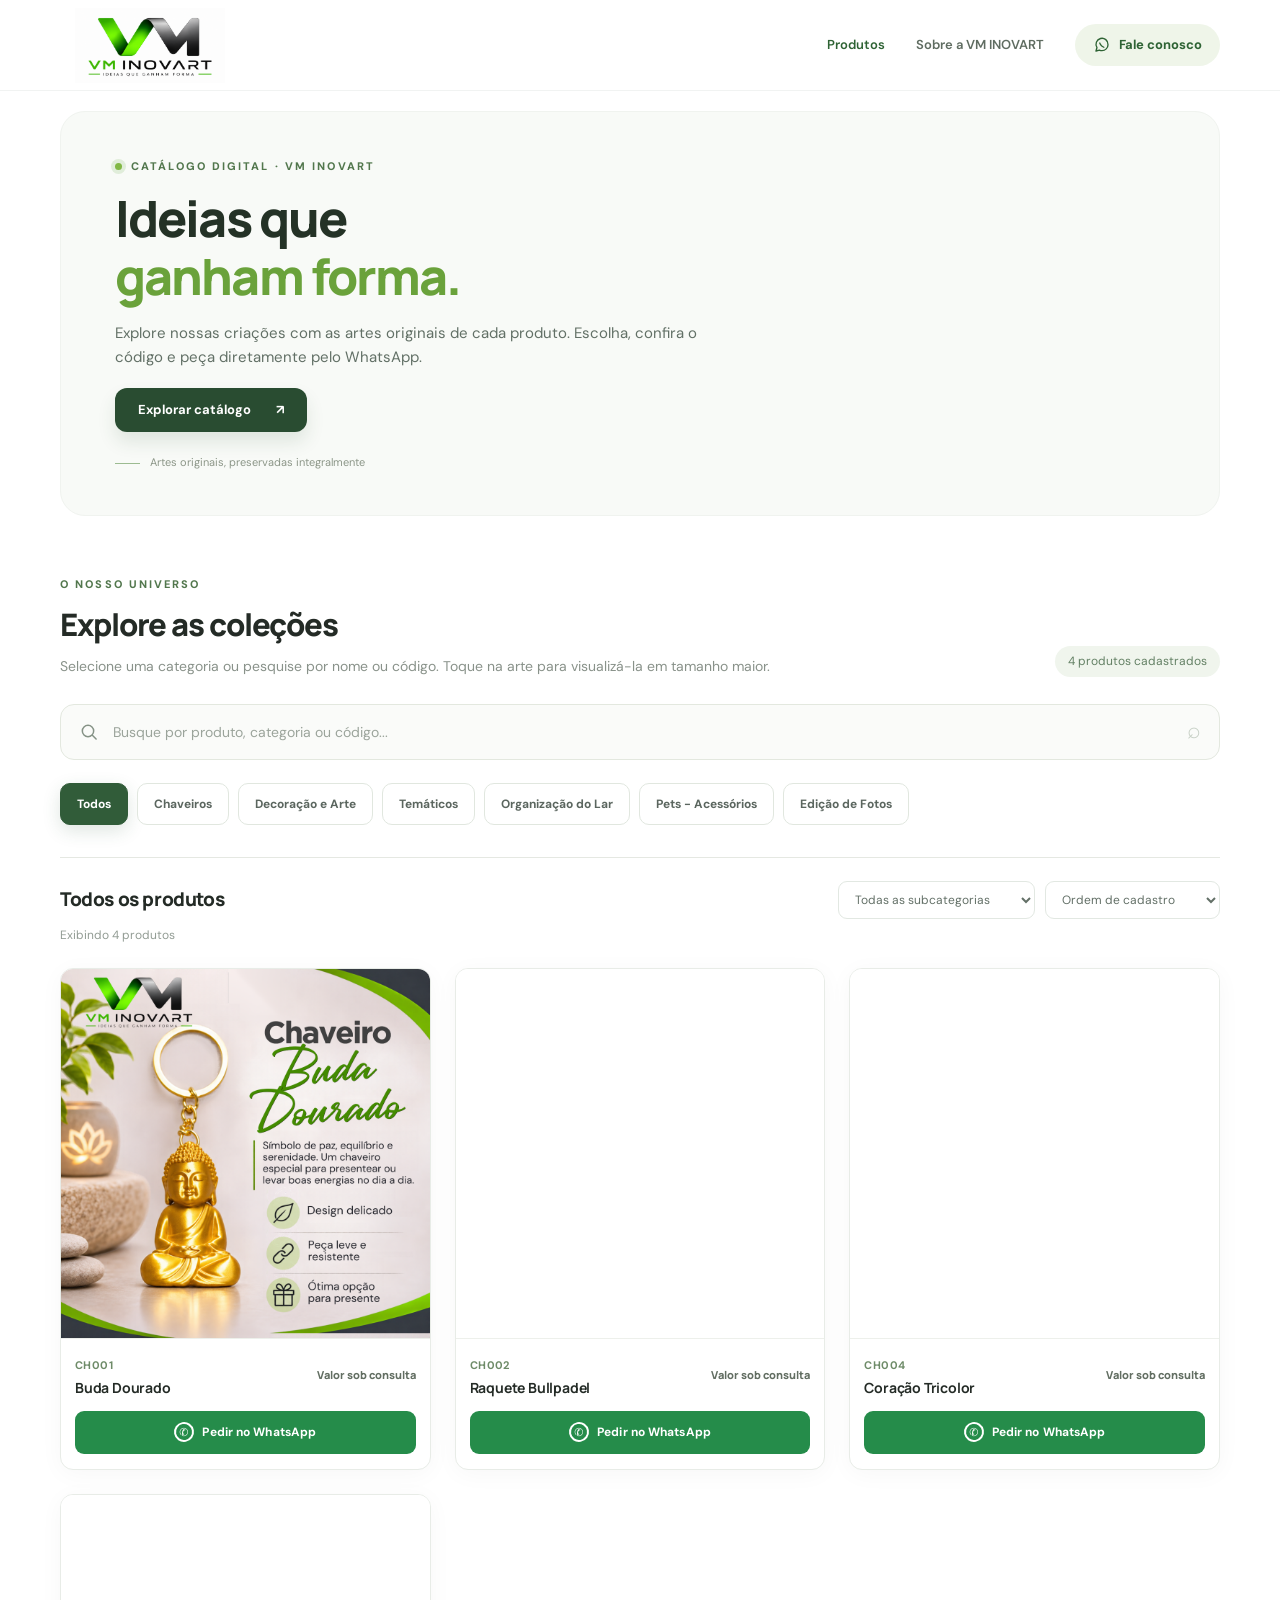
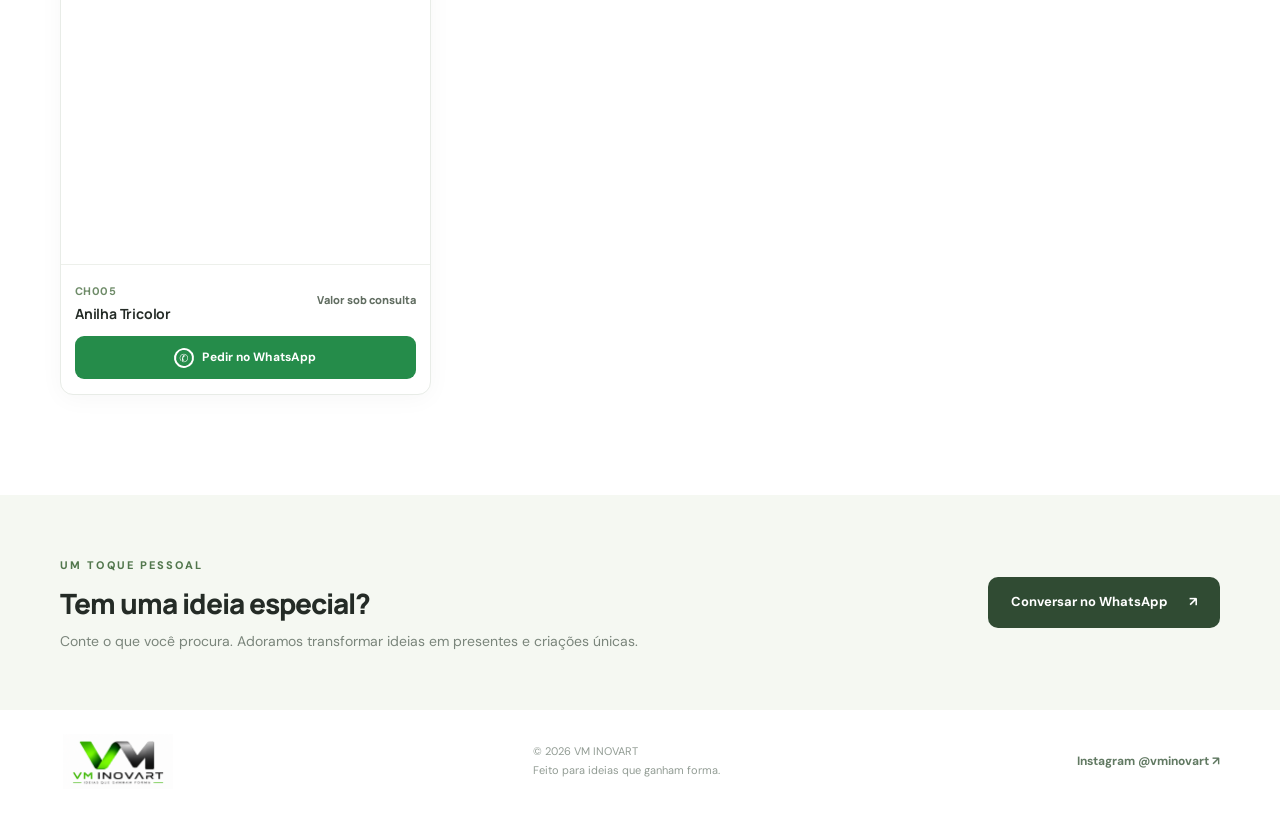
==== index.html @ ef97821b "Add files via upload" ====
<!DOCTYPE html>
<html lang="pt-BR">
<head>
  <meta charset="UTF-8" />
  <meta name="viewport" content="width=device-width, initial-scale=1, viewport-fit=cover" />
  <title>Catálogo VM INOVART | Ideias que ganham forma</title>
  <meta name="description" content="Conheça as criações da VM INOVART. Chaveiros, decoração, itens temáticos e presentes personalizados. Escolha um produto e fale diretamente pelo WhatsApp." />
  <meta name="theme-color" content="#f8f9f6" />
  <meta property="og:type" content="website" />
  <meta property="og:title" content="Catálogo VM INOVART" />
  <meta property="og:description" content="Ideias que ganham forma. Explore as categorias e peça pelo WhatsApp." />
  <link rel="icon" href="assets/favicon.svg" type="image/svg+xml" />
  <link rel="stylesheet" href="styles.css" />
  <script defer src="data/produtos.js"></script>
  <script defer src="app.js"></script>
</head>
<body>
  <a class="skip-link" href="#catalogo">Ir ao catálogo</a>
  <header class="site-header" id="inicio">
    <div class="shell header-inner">
      <a href="./" class="logo-link" aria-label="VM INOVART — página inicial">
        <img class="logo" src="assets/logo-vm-inovart.png" alt="VM INOVART — Ideias que ganham forma" />
      </a>
      <nav class="header-links" aria-label="Links do cabeçalho">
        <a class="header-link active" href="#catalogo">Produtos</a>
        <a class="header-link desktop-link" href="#sobre">Sobre a VM INOVART</a>
        <a class="header-contact" href="https://wa.me/5521996093767" target="_blank" rel="noopener noreferrer" aria-label="Conversar no WhatsApp">
          <svg width="18" height="18" viewBox="0 0 24 24" fill="none" aria-hidden="true"><path d="M20 11.5a8 8 0 0 1-8 8 8 8 0 0 1-3.4-.75L4 20l1.3-4.6a8 8 0 1 1 14.7-3.9Z" stroke="currentColor" stroke-width="1.8" stroke-linejoin="round"/><path d="m9 9.4 1.1 2.2c.8 1.1 1.4 1.8 2.5 2.4l1.9 1" stroke="currentColor" stroke-width="1.8" stroke-linecap="round"/></svg>
          <span class="desktop-link">Fale conosco</span>
        </a>
      </nav>
    </div>
  </header>

  <main>
    <section class="hero shell" aria-labelledby="hero-title">
      <div class="hero-text">
        <span class="eyebrow"><span class="eyebrow-dot"></span> CATÁLOGO DIGITAL · VM INOVART</span>
        <h1 id="hero-title">Ideias que<br /><em>ganham forma.</em></h1>
        <p>Explore nossas criações com as artes originais de cada produto. Escolha, confira o código e peça diretamente pelo WhatsApp.</p>
        <a href="#catalogo" class="primary-link">Explorar catálogo <span aria-hidden="true">↗</span></a>
        <div class="hero-caption"><span class="tiny-line"></span> Artes originais, preservadas integralmente</div>
      </div>
    </section>

    <section class="catalog shell" id="catalogo" aria-labelledby="catalog-title">
      <div class="section-heading">
        <div>
          <span class="section-kicker">O NOSSO UNIVERSO</span>
          <h2 id="catalog-title">Explore as coleções</h2>
          <p>Selecione uma categoria ou pesquise por nome ou código. Toque na arte para visualizá-la em tamanho maior.</p>
        </div>
        <div class="count-badge" id="catalog-total" aria-live="polite">Carregando catálogo...</div>
      </div>

      <div class="search-wrap">
        <svg viewBox="0 0 24 24" width="20" height="20" fill="none" aria-hidden="true"><circle cx="10.8" cy="10.8" r="6.8" stroke="currentColor" stroke-width="1.8"/><path d="m16 16 4.5 4.5" stroke="currentColor" stroke-width="1.8" stroke-linecap="round"/></svg>
        <input id="search" type="search" autocomplete="off" aria-label="Pesquisar produto por nome ou código" placeholder="Busque por produto, categoria ou código..." />
        <kbd>⌕</kbd>
      </div>
      <div class="categories" id="categories" role="group" aria-label="Filtrar por categoria"></div>

      <div class="catalog-toolbar">
        <div class="catalog-breadcrumb" id="breadcrumb"><strong>Todos os produtos</strong></div>
        <div class="catalog-actions">
          <label for="subcategory" class="sr-only">Subcategoria</label>
          <select id="subcategory" aria-label="Filtrar subcategoria"><option value="">Todas as subcategorias</option></select>
          <label for="sort" class="sr-only">Ordenação</label>
          <select id="sort" aria-label="Ordenar produtos"><option value="default">Ordem de cadastro</option><option value="az">Nome: A a Z</option><option value="za">Nome: Z a A</option></select>
        </div>
      </div>
      <p class="results-label" id="results-label" aria-live="polite"></p>
      <div class="product-grid" id="product-grid" aria-live="polite"></div>
      <div class="empty-state" id="empty-state" hidden>
        <div class="empty-icon" aria-hidden="true">✦</div>
        <h3>Nenhum produto encontrado</h3>
        <p>Explore outra categoria ou experimente uma busca diferente.</p>
        <button type="button" class="reset-button" id="reset-filters">Ver todos os produtos</button>
      </div>
    </section>

    <section class="bottom-promo" id="sobre">
      <div class="shell bottom-inner">
        <div><span class="section-kicker">UM TOQUE PESSOAL</span><h2>Tem uma ideia especial?</h2><p>Conte o que você procura. Adoramos transformar ideias em presentes e criações únicas.</p></div>
        <a href="https://wa.me/5521996093767?text=Ol%C3%A1%21%20Gostaria%20de%20conversar%20sobre%20um%20produto%20personalizado%20da%20VM%20INOVART." target="_blank" rel="noopener noreferrer" class="bottom-cta">Conversar no WhatsApp <span aria-hidden="true">↗</span></a>
      </div>
    </section>
  </main>

  <footer class="site-footer"><div class="shell footer-inner"><div class="footer-logo"><img src="assets/logo-vm-inovart.png" alt="VM INOVART" /></div><div><span>© <span id="year">2026</span> VM INOVART</span><span>Feito para ideias que ganham forma.</span></div><a href="https://www.instagram.com/vminovart/" target="_blank" rel="noopener noreferrer">Instagram @vminovart ↗</a></div></footer>

  <dialog id="product-dialog" class="product-dialog" aria-labelledby="dialog-title">
    <button class="dialog-close" id="dialog-close" aria-label="Fechar detalhes do produto">×</button>
    <div class="dialog-layout"><div class="dialog-image-wrap"><img id="dialog-image" alt="" /></div><div class="dialog-info"><span class="dialog-kicker" id="dialog-category"></span><h2 id="dialog-title"></h2><span class="product-code" id="dialog-code"></span><p id="dialog-description"></p><div class="dialog-price" id="dialog-price"></div><a class="order-button dialog-order" target="_blank" rel="noopener noreferrer" id="dialog-order"><span class="wa-circle">✆</span> Pedir no WhatsApp</a><button class="dialog-share" id="dialog-share" type="button">Compartilhar este produto ↗</button><small>A mensagem inclui o código do produto e, após a publicação do site, o link da imagem original.</small></div></div>
  </dialog>
</body>
</html>
---- styles.css ----
@import url('https://fonts.googleapis.com/css2?family=DM+Sans:wght@400;500;600;700&family=Manrope:wght@400;500;600;700;800&display=swap');
:root{--ink:#242b26;--muted:#717b73;--green:#5b9733;--green-dark:#2e6334;--green-bright:#80b841;--line:#e5e8e2;--cream:#f8f9f6;--white:#fff;--radius:18px;--shadow:0 13px 42px rgba(25,40,28,.065)}
*{box-sizing:border-box}html{scroll-behavior:smooth}body{margin:0;background:#fff;color:var(--ink);font:400 15px/1.6 'DM Sans',system-ui,-apple-system,BlinkMacSystemFont,Segoe UI,sans-serif;-webkit-font-smoothing:antialiased}button,input,select{font:inherit}a{color:inherit;text-decoration:none}button{cursor:pointer}img{display:block;max-width:100%}.shell{width:min(1160px,calc(100% - 48px));margin-inline:auto}.skip-link,.sr-only{position:absolute;width:1px;height:1px;overflow:hidden;clip:rect(0,0,0,0);white-space:nowrap}.skip-link:focus{width:auto;height:auto;clip:auto;padding:12px 18px;z-index:1000;background:#fff}.site-header{position:sticky;top:0;z-index:50;border-bottom:1px solid rgba(30,50,32,.06);background:rgba(255,255,255,.95);backdrop-filter:blur(15px)}.header-inner{height:90px;display:flex;justify-content:space-between;align-items:center;gap:20px}.logo-link{display:block;flex-shrink:0}.logo{width:180px;height:75px;object-fit:contain}.header-links{display:flex;align-items:center;gap:31px}.header-link{font-size:13px;font-weight:600;color:#5f6c61;transition:color .2s}.header-link:hover,.header-link.active{color:var(--green-dark)}.header-contact{border-radius:999px;display:inline-flex;align-items:center;gap:8px;padding:11px 18px;background:#eff5e9;color:var(--green-dark);font-size:13px;font-weight:700}.header-contact:hover{background:#e5f1d8}
.hero{margin-top:24px;min-height:420px;border-radius:25px;display:grid;grid-template-columns:1.05fr .95fr;background:linear-gradient(120deg,#f7f9f5 0%,#f2f6eb 60%,#eaf3e3 100%);overflow:hidden}.hero-text{padding:70px 30px 60px 68px;position:relative;z-index:2}.eyebrow,.section-kicker{font-size:11px;font-weight:800;letter-spacing:2.1px;color:#52774d}.eyebrow{display:flex;align-items:center;gap:9px}.eyebrow-dot{width:7px;height:7px;border-radius:50%;background:#81b845;box-shadow:0 0 0 4px #e0edda}.hero h1{font:800 clamp(38px,4.1vw,62px)/1.13 'Manrope',sans-serif;letter-spacing:-2.8px;margin:18px 0 19px;color:#243226}.hero h1 em{font-style:normal;color:#6aa23b}.hero p{font-size:15px;color:#627066;max-width:430px;margin-bottom:26px}.primary-link{display:inline-flex;gap:25px;align-items:center;padding:12px 23px;background:#294c31;color:#fff;font-weight:700;font-size:13px;border-radius:12px;box-shadow:0 10px 18px #2b55311e}.primary-link:hover{background:#356740}.hero-caption{display:flex;align-items:center;gap:10px;color:#8c9688;font-size:11px;margin-top:36px}.tiny-line{height:1px;width:25px;background:#9cbb91}.hero-media{position:relative;min-height:390px}.hero-media:before{content:"";position:absolute;inset:4% -8% -28% 7%;background:#e0ebd5;border-radius:50%;transform:rotate(-18deg)}.hero-product-card{position:absolute;background:white;border:8px solid white;border-radius:19px;overflow:hidden;box-shadow:0 24px 50px #294c3125;aspect-ratio:1}.hero-product-card img{width:100%;height:100%;object-fit:cover}.hero-product-one{width:43%;top:10%;left:16%;transform:rotate(-9deg);z-index:1}.hero-product-two{width:42%;top:21%;right:6%;transform:rotate(8deg);z-index:2}.hero-product-three{width:32%;bottom:7%;left:27%;transform:rotate(-4deg);z-index:3}.hero-media-label{position:absolute;right:10%;bottom:8%;font-size:10px;letter-spacing:.7px;transform:rotate(-5deg);color:#5d7c56;z-index:4}
.catalog{padding-top:72px;padding-bottom:100px;scroll-margin-top:105px}.section-heading{display:flex;align-items:flex-end;justify-content:space-between;gap:16px;margin-bottom:27px}.section-heading h2{font:800 31px/1.22 'Manrope',sans-serif;letter-spacing:-1.1px;margin:11px 0}.section-heading p{color:#89928a;font-size:14px;margin:0}.count-badge{font-size:12px;color:#638064;background:#f0f5ed;padding:6px 13px;border-radius:20px;white-space:nowrap}.search-wrap{height:56px;border:1px solid #e3e8df;border-radius:14px;display:flex;align-items:center;gap:12px;padding:0 18px;background:#fafbf9;color:#859286;margin-bottom:23px;transition:border-color .15s}.search-wrap:focus-within{border-color:#93bc81;box-shadow:0 0 0 3px #e2f1d9}.search-wrap input{background:transparent;border:0;outline:0;flex:1;min-width:0;color:#27372d;font-size:14px}.search-wrap input::placeholder{color:#9ba49b}.search-wrap kbd{font-size:23px;font-weight:400;color:#c7d0c6}.categories{display:flex;flex-wrap:wrap;gap:9px;margin-bottom:32px}.category-pill{border-radius:10px;background:#fff;color:#5b665f;border:1px solid #e1e7df;padding:10px 16px;font-size:12px;font-weight:700;min-height:42px;transition:all .15s}.category-pill:hover{border-color:#7faf71;color:var(--green-dark)}.category-pill[aria-pressed="true"]{color:white;background:#315c39;border-color:#315c39;box-shadow:0 6px 18px #315c3927}.catalog-toolbar{display:flex;justify-content:space-between;align-items:center;border-top:1px solid var(--line);padding-top:23px;gap:16px}.catalog-breadcrumb strong{font:800 19px/1.35 'Manrope',sans-serif;letter-spacing:-.4px}.catalog-breadcrumb span{color:#7e8881;margin-left:10px;font-size:12px}.catalog-actions{display:flex;gap:10px}.catalog-actions select{min-width:154px;max-width:210px;padding:9px 28px 9px 12px;background:#fff;border:1px solid #e2e8e2;border-radius:9px;color:#637067;font-size:12px;outline:none}.catalog-actions select:focus{border-color:#7fad69}.results-label{font-size:12px;color:#929c94;margin:7px 0 23px}.product-grid{display:grid;grid-template-columns:repeat(4,minmax(0,1fr));gap:22px}.product-card{min-width:0;border-radius:17px;background:white;border:1px solid #edf0eb;overflow:hidden;box-shadow:0 7px 20px rgba(36,44,39,.025);display:flex;flex-direction:column;transition:transform .2s,box-shadow .2s}.product-card:hover{transform:translateY(-3px);box-shadow:var(--shadow)}.photo-button{display:block;border:0;background:#f5f7f4;padding:0;position:relative;width:100%;aspect-ratio:1;overflow:hidden}.photo-button img{width:100%;height:100%;object-fit:cover;transition:transform .32s}.product-card:hover .photo-button img{transform:scale(1.035)}.photo-fallback{width:100%;height:100%;display:flex;align-items:center;justify-content:center;flex-direction:column;gap:8px;color:#a2ada2;background:linear-gradient(145deg,#f1f5ee,#fafbf8);font-size:11px;text-align:center;padding:18px}.photo-fallback svg{width:42px;height:42px;stroke:#c3cec3}.card-tag{position:absolute;top:12px;left:12px;padding:4px 9px;background:rgba(255,255,255,.94);font-size:10px;letter-spacing:.5px;border-radius:6px;color:#65776a;font-weight:700}.product-body{padding:15px 15px 16px;display:flex;flex-direction:column;flex:1}.product-category{font-size:10px;color:#719269;text-transform:uppercase;letter-spacing:1px;font-weight:800;min-height:16px}.product-title{font:800 16px/1.32 'Manrope',sans-serif;margin:7px 0 5px;letter-spacing:-.3px;min-height:42px}.product-code{font-size:11px;color:#919b94;letter-spacing:.3px}.product-description{font-size:12px;color:#7d877d;line-height:1.5;display:-webkit-box;-webkit-box-orient:vertical;-webkit-line-clamp:2;overflow:hidden;min-height:36px;margin:10px 0 15px}.product-price{font:800 17px 'Manrope',sans-serif;color:#28352b;margin-top:auto;margin-bottom:15px}.product-price.consult{font-size:13px;color:#6d786e}.order-button{width:100%;border-radius:11px;min-height:43px;padding:10px 8px;display:flex;justify-content:center;align-items:center;gap:8px;text-align:center;background:#36b76e;color:white;font-size:12px;letter-spacing:.1px;font-weight:800;transition:background .15s}.order-button:hover{background:#268e53}.wa-circle{width:20px;height:20px;border:2px solid currentColor;border-radius:100%;display:inline-grid;place-items:center;font:700 11px system-ui;line-height:1;transform:rotate(-10deg)}.product-unavailable{opacity:.5;pointer-events:none}.empty-state{text-align:center;padding:55px 20px;background:#fafcf8;border:1px dashed #dee9d9;border-radius:17px}.empty-state[hidden]{display:none}.empty-icon{font-size:36px;color:#80b44e}.empty-state h3{margin:10px 0 0}.empty-state p{color:#849084}.reset-button{border:0;color:white;background:#355f3b;padding:12px 18px;border-radius:9px}
.bottom-promo{background:#f5f8f2;padding:57px 0}.bottom-inner{display:flex;justify-content:space-between;align-items:center;gap:30px}.bottom-inner h2{font:800 28px 'Manrope';letter-spacing:-1px;margin:8px 0}.bottom-inner p{font-size:14px;color:#7a857b;margin:0}.bottom-cta{display:flex;gap:21px;align-items:center;justify-content:center;padding:15px 23px;border-radius:10px;background:#304b33;color:white;font-size:13px;font-weight:700;white-space:nowrap}.bottom-cta:hover{background:#477449}.site-footer{padding:24px 0}.footer-inner{display:flex;align-items:center;justify-content:space-between;gap:25px}.footer-logo img{width:115px;height:55px;object-fit:contain}.footer-inner>div:nth-child(2){display:flex;flex-direction:column;gap:1px;color:#929c94;font-size:11px}.footer-inner a{font-size:12px;color:#617962;font-weight:700}
.product-dialog{width:min(840px,calc(100% - 28px));max-width:840px;padding:0;border:0;border-radius:21px;box-shadow:0 24px 100px #15201960;overflow:visible}.product-dialog::backdrop{background:rgba(25,35,27,.56);backdrop-filter:blur(4px)}.dialog-layout{display:grid;grid-template-columns:1fr 1fr;background:white;border-radius:21px;overflow:hidden}.dialog-image-wrap{background:#f5f7f4;min-height:380px;display:flex;align-items:center;justify-content:center}.dialog-image-wrap img{width:100%;height:100%;object-fit:cover;max-height:600px}.dialog-info{padding:45px 35px;display:flex;flex-direction:column;justify-content:center;align-items:flex-start}.dialog-kicker{color:#6c9c4a;font-size:11px;font-weight:800;letter-spacing:1.6px;text-transform:uppercase}.dialog-info h2{font:800 28px/1.25 'Manrope';margin:10px 0}.dialog-info p{font-size:14px;color:#7b847d;margin:22px 0 26px}.dialog-price{font:800 23px 'Manrope';margin-bottom:25px}.dialog-order{font-size:14px;padding:14px 18px}.dialog-share{margin-top:15px;border:0;background:transparent;color:#3c7547;font-weight:700;font-size:13px;padding:8px;align-self:center}.dialog-info small{margin-top:12px;font-size:11px;color:#98a098}.dialog-close{position:absolute;right:-12px;top:-13px;width:38px;height:38px;display:grid;place-items:center;z-index:2;background:#26382b;color:white;border:0;border-radius:50%;font-size:25px;line-height:1}
@media (max-width:1000px){.product-grid{grid-template-columns:repeat(3,minmax(0,1fr));gap:16px}.hero-text{padding:65px 26px 60px 44px}.hero-media-label{display:none}}
@media (max-width:760px){.shell{width:min(100% - 30px,620px)}.header-inner{height:70px}.logo{width:142px;height:60px}.header-links{gap:11px}.header-contact{padding:10px 12px}.desktop-link{display:none}.header-contact svg{width:21px;height:21px}.hero{min-height:auto;grid-template-columns:1fr;margin-top:13px;border-radius:17px}.hero-text{padding:32px 24px 0}.hero h1{font-size:39px;letter-spacing:-1.8px;margin:13px 0}.hero p{font-size:13px;margin-bottom:19px}.hero-caption{display:none}.hero-media{min-height:200px}.hero-product-card{border-width:5px;border-radius:11px}.hero-product-one{width:29%;top:10%;left:13%}.hero-product-two{width:30%;top:12%;right:12%}.hero-product-three{width:25%;top:37%;left:38%;bottom:auto}.catalog{padding-top:42px;padding-bottom:55px}.section-heading{align-items:flex-start;margin-bottom:18px}.section-heading h2{font-size:24px;margin:6px 0}.section-heading p{font-size:12px}.count-badge{font-size:10px;padding:5px 8px}.search-wrap{height:50px;margin-bottom:16px}.categories{flex-wrap:nowrap;overflow:auto;gap:8px;padding-bottom:9px;margin-right:-15px;margin-bottom:17px;scrollbar-width:thin;scrollbar-color:#d0dbcb transparent}.category-pill{white-space:nowrap;padding:8px 12px;min-height:39px;font-size:11px}.catalog-toolbar{display:block;padding-top:17px}.catalog-breadcrumb strong{font-size:17px}.catalog-actions{margin-top:13px}.catalog-actions select{width:50%;min-width:0}.results-label{margin:11px 0 16px}.product-grid{grid-template-columns:repeat(2,minmax(0,1fr));gap:11px}.product-body{padding:12px}.product-title{font-size:14px;min-height:36px}.product-category{font-size:9px;letter-spacing:.7px}.product-description{font-size:11px;margin:7px 0 12px}.product-price{font-size:14px;margin-bottom:13px}.product-price.consult{font-size:12px}.order-button{font-size:11px;gap:6px;min-height:41px}.card-tag{top:8px;left:8px;font-size:9px}.bottom-promo{padding:36px 0}.bottom-inner{display:block}.bottom-inner h2{font-size:23px}.bottom-cta{margin-top:19px;width:100%}.footer-inner{flex-wrap:wrap;gap:12px}.footer-logo img{width:99px;height:50px}.footer-inner a{width:100%}.product-dialog{max-height:92vh;overflow:auto}.dialog-layout{display:block}.dialog-image-wrap{min-height:0;max-height:45vh;aspect-ratio:1}.dialog-image-wrap img{max-height:45vh}.dialog-info{padding:23px 24px}.dialog-info h2{font-size:22px}.dialog-info p{margin:13px 0}.dialog-price{margin-bottom:15px}.dialog-close{right:5px;top:5px}}
@media (max-width:360px){.shell{width:calc(100% - 22px)}.hero h1{font-size:34px}.hero-text{padding-left:17px}.category-pill{padding:8px 9px}.product-card{border-radius:12px}.order-button{letter-spacing:-.2px;font-size:10px}.wa-circle{width:17px;height:17px}}
@media (prefers-reduced-motion:reduce){html{scroll-behavior:auto}*{transition:none!important;animation:none!important}}

/* VM INOVART • edição arte integral: nenhuma imagem recortada ou sobreposta */
.hero{display:block;min-height:0;margin-top:20px;background:#f8faf7;border:1px solid #f0f3ef;max-width:1160px}
.hero-text{padding:46px 54px 43px;max-width:850px}
.hero h1{font-size:clamp(34px,4.1vw,50px);line-height:1.17;letter-spacing:-1.9px;margin:13px 0}
.hero p{max-width:600px;margin-bottom:19px}
.hero-caption{margin-top:22px}
.hero-media{display:none !important}
.catalog{padding-top:55px}
.product-grid{grid-template-columns:repeat(3,minmax(0,1fr));gap:24px}
.product-card{border:1px solid #e8ece7;border-radius:13px;box-shadow:0 4px 24px rgba(28,36,28,.035)}
.product-card:hover{transform:none;box-shadow:0 4px 24px rgba(28,36,28,.055)}
.photo-button{height:auto;aspect-ratio:auto;display:block;line-height:0;background:#fff;overflow:visible}
.photo-button img{display:block;width:100%;height:auto;aspect-ratio:1/1;object-fit:contain;object-position:center;transform:none!important;transition:none!important}
.photo-button:hover img{transform:none!important}
.card-tag{display:none!important}
.product-body{padding:13px 14px 15px;gap:13px;border-top:1px solid #edf0eb}
.card-meta{display:flex;justify-content:space-between;align-items:center;gap:12px;min-height:43px}
.product-identity{min-width:0}
.product-title{font:700 14px/1.35 'Manrope',sans-serif;letter-spacing:-.2px;min-height:0;margin:3px 0 0}
.product-code{font-size:11px;font-weight:700;letter-spacing:.45px;color:#6e8b68}
.product-price{margin:0;font-size:16px;white-space:nowrap;text-align:right}
.product-price.consult{font-size:11px;color:#626e62;white-space:normal;max-width:105px;line-height:1.3}
.product-category,.product-description{display:none}
.order-button{margin-top:auto;min-height:43px;border-radius:9px;background:#258c4a;font-weight:700}
.dialog-image-wrap{min-height:0;background:#fff}
.dialog-image-wrap img{width:100%;height:auto;max-height:min(78vh,720px);object-fit:contain}
.dialog-info{justify-content:center}
@media(max-width:1000px){.product-grid{grid-template-columns:repeat(2,minmax(0,1fr))}}
@media(max-width:640px){
 .hero{margin-top:12px}
 .hero-text{padding:29px 25px 30px}
 .hero h1{font-size:38px;letter-spacing:-1.7px}
 .catalog{padding-top:37px}
 .product-grid{grid-template-columns:minmax(0,1fr);max-width:440px;margin-inline:auto;gap:23px}
 .product-card{border-radius:15px}
 .product-body{padding:15px 17px 17px}
 .product-title{font-size:15px}
 .product-price.consult{font-size:12px;max-width:120px}
 .dialog-layout{display:flex;flex-direction:column}
 .dialog-image-wrap img{max-height:none;width:100%;height:auto}
 .dialog-info{padding:22px 24px 28px}
}
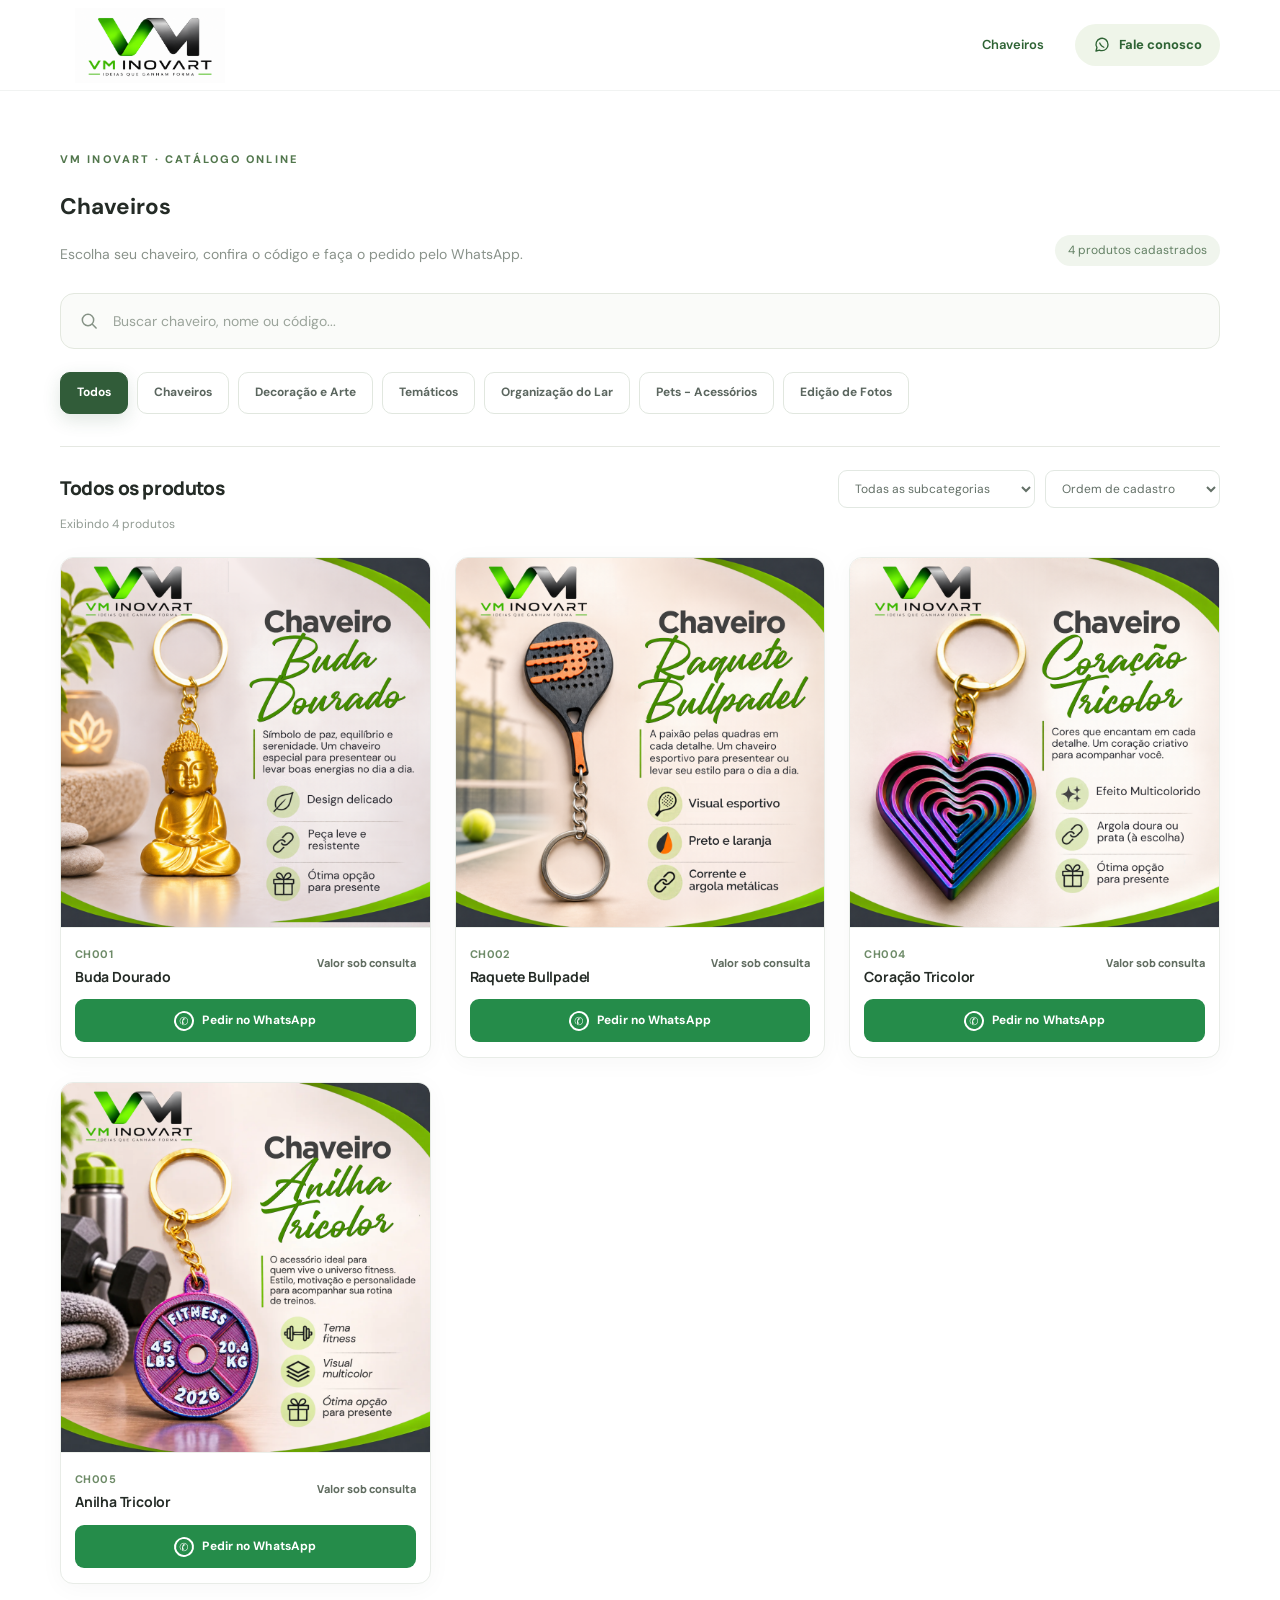
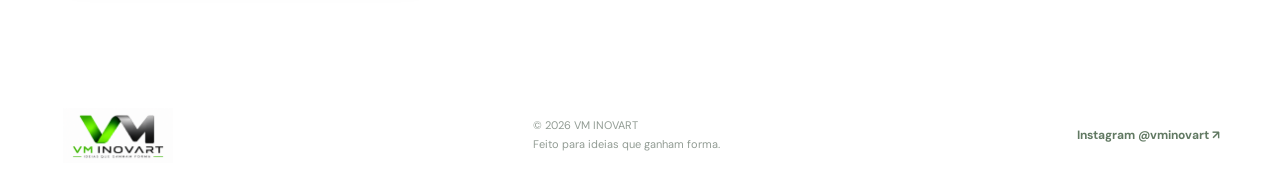
==== commit 1dd5e351: "Catálogo VM INOVART: vitrine clean de chaveiros (index.html)" ====
--- a/index.html
+++ b/index.html
@@ -4,11 +4,11 @@
   <meta charset="UTF-8" />
   <meta name="viewport" content="width=device-width, initial-scale=1, viewport-fit=cover" />
   <title>Catálogo VM INOVART | Ideias que ganham forma</title>
-  <meta name="description" content="Conheça as criações da VM INOVART. Chaveiros, decoração, itens temáticos e presentes personalizados. Escolha um produto e fale diretamente pelo WhatsApp." />
+  <meta name="description" content="Conheça os chaveiros da VM INOVART. Confira a arte original, código e preço e peça pelo WhatsApp." />
   <meta name="theme-color" content="#f8f9f6" />
   <meta property="og:type" content="website" />
   <meta property="og:title" content="Catálogo VM INOVART" />
-  <meta property="og:description" content="Ideias que ganham forma. Explore as categorias e peça pelo WhatsApp." />
+  <meta property="og:description" content="Chaveiros VM INOVART. Confira os modelos e peça diretamente pelo WhatsApp." />
   <link rel="icon" href="assets/favicon.svg" type="image/svg+xml" />
   <link rel="stylesheet" href="styles.css" />
   <script defer src="data/produtos.js"></script>
@@ -22,8 +22,8 @@
         <img class="logo" src="assets/logo-vm-inovart.png" alt="VM INOVART — Ideias que ganham forma" />
       </a>
       <nav class="header-links" aria-label="Links do cabeçalho">
-        <a class="header-link active" href="#catalogo">Produtos</a>
-        <a class="header-link desktop-link" href="#sobre">Sobre a VM INOVART</a>
+        <a class="header-link active" href="#catalogo">Chaveiros</a>
+        
         <a class="header-contact" href="https://wa.me/5521996093767" target="_blank" rel="noopener noreferrer" aria-label="Conversar no WhatsApp">
           <svg width="18" height="18" viewBox="0 0 24 24" fill="none" aria-hidden="true"><path d="M20 11.5a8 8 0 0 1-8 8 8 8 0 0 1-3.4-.75L4 20l1.3-4.6a8 8 0 1 1 14.7-3.9Z" stroke="currentColor" stroke-width="1.8" stroke-linejoin="round"/><path d="m9 9.4 1.1 2.2c.8 1.1 1.4 1.8 2.5 2.4l1.9 1" stroke="currentColor" stroke-width="1.8" stroke-linecap="round"/></svg>
           <span class="desktop-link">Fale conosco</span>
@@ -33,35 +33,26 @@
   </header>
 
   <main>
-    <section class="hero shell" aria-labelledby="hero-title">
-      <div class="hero-text">
-        <span class="eyebrow"><span class="eyebrow-dot"></span> CATÁLOGO DIGITAL · VM INOVART</span>
-        <h1 id="hero-title">Ideias que<br /><em>ganham forma.</em></h1>
-        <p>Explore nossas criações com as artes originais de cada produto. Escolha, confira o código e peça diretamente pelo WhatsApp.</p>
-        <a href="#catalogo" class="primary-link">Explorar catálogo <span aria-hidden="true">↗</span></a>
-        <div class="hero-caption"><span class="tiny-line"></span> Artes originais, preservadas integralmente</div>
-      </div>
-    </section>
 
     <section class="catalog shell" id="catalogo" aria-labelledby="catalog-title">
       <div class="section-heading">
         <div>
-          <span class="section-kicker">O NOSSO UNIVERSO</span>
-          <h2 id="catalog-title">Explore as coleções</h2>
-          <p>Selecione uma categoria ou pesquise por nome ou código. Toque na arte para visualizá-la em tamanho maior.</p>
+          <span class="section-kicker">VM INOVART · CATÁLOGO ONLINE</span>
+          <h1 id="catalog-title">Chaveiros</h1>
+          <p>Escolha seu chaveiro, confira o código e faça o pedido pelo WhatsApp.</p>
         </div>
         <div class="count-badge" id="catalog-total" aria-live="polite">Carregando catálogo...</div>
       </div>
 
       <div class="search-wrap">
         <svg viewBox="0 0 24 24" width="20" height="20" fill="none" aria-hidden="true"><circle cx="10.8" cy="10.8" r="6.8" stroke="currentColor" stroke-width="1.8"/><path d="m16 16 4.5 4.5" stroke="currentColor" stroke-width="1.8" stroke-linecap="round"/></svg>
-        <input id="search" type="search" autocomplete="off" aria-label="Pesquisar produto por nome ou código" placeholder="Busque por produto, categoria ou código..." />
-        <kbd>⌕</kbd>
+        <input id="search" type="search" autocomplete="off" aria-label="Pesquisar produto por nome ou código" placeholder="Buscar chaveiro, nome ou código..." />
+        
       </div>
       <div class="categories" id="categories" role="group" aria-label="Filtrar por categoria"></div>
 
       <div class="catalog-toolbar">
-        <div class="catalog-breadcrumb" id="breadcrumb"><strong>Todos os produtos</strong></div>
+        <div class="catalog-breadcrumb" id="breadcrumb"><strong>Chaveiros</strong></div>
         <div class="catalog-actions">
           <label for="subcategory" class="sr-only">Subcategoria</label>
           <select id="subcategory" aria-label="Filtrar subcategoria"><option value="">Todas as subcategorias</option></select>
@@ -75,14 +66,7 @@
         <div class="empty-icon" aria-hidden="true">✦</div>
         <h3>Nenhum produto encontrado</h3>
         <p>Explore outra categoria ou experimente uma busca diferente.</p>
-        <button type="button" class="reset-button" id="reset-filters">Ver todos os produtos</button>
-      </div>
-    </section>
-
-    <section class="bottom-promo" id="sobre">
-      <div class="shell bottom-inner">
-        <div><span class="section-kicker">UM TOQUE PESSOAL</span><h2>Tem uma ideia especial?</h2><p>Conte o que você procura. Adoramos transformar ideias em presentes e criações únicas.</p></div>
-        <a href="https://wa.me/5521996093767?text=Ol%C3%A1%21%20Gostaria%20de%20conversar%20sobre%20um%20produto%20personalizado%20da%20VM%20INOVART." target="_blank" rel="noopener noreferrer" class="bottom-cta">Conversar no WhatsApp <span aria-hidden="true">↗</span></a>
+        <button type="button" class="reset-button" id="reset-filters">Limpar filtros</button>
       </div>
     </section>
   </main>
